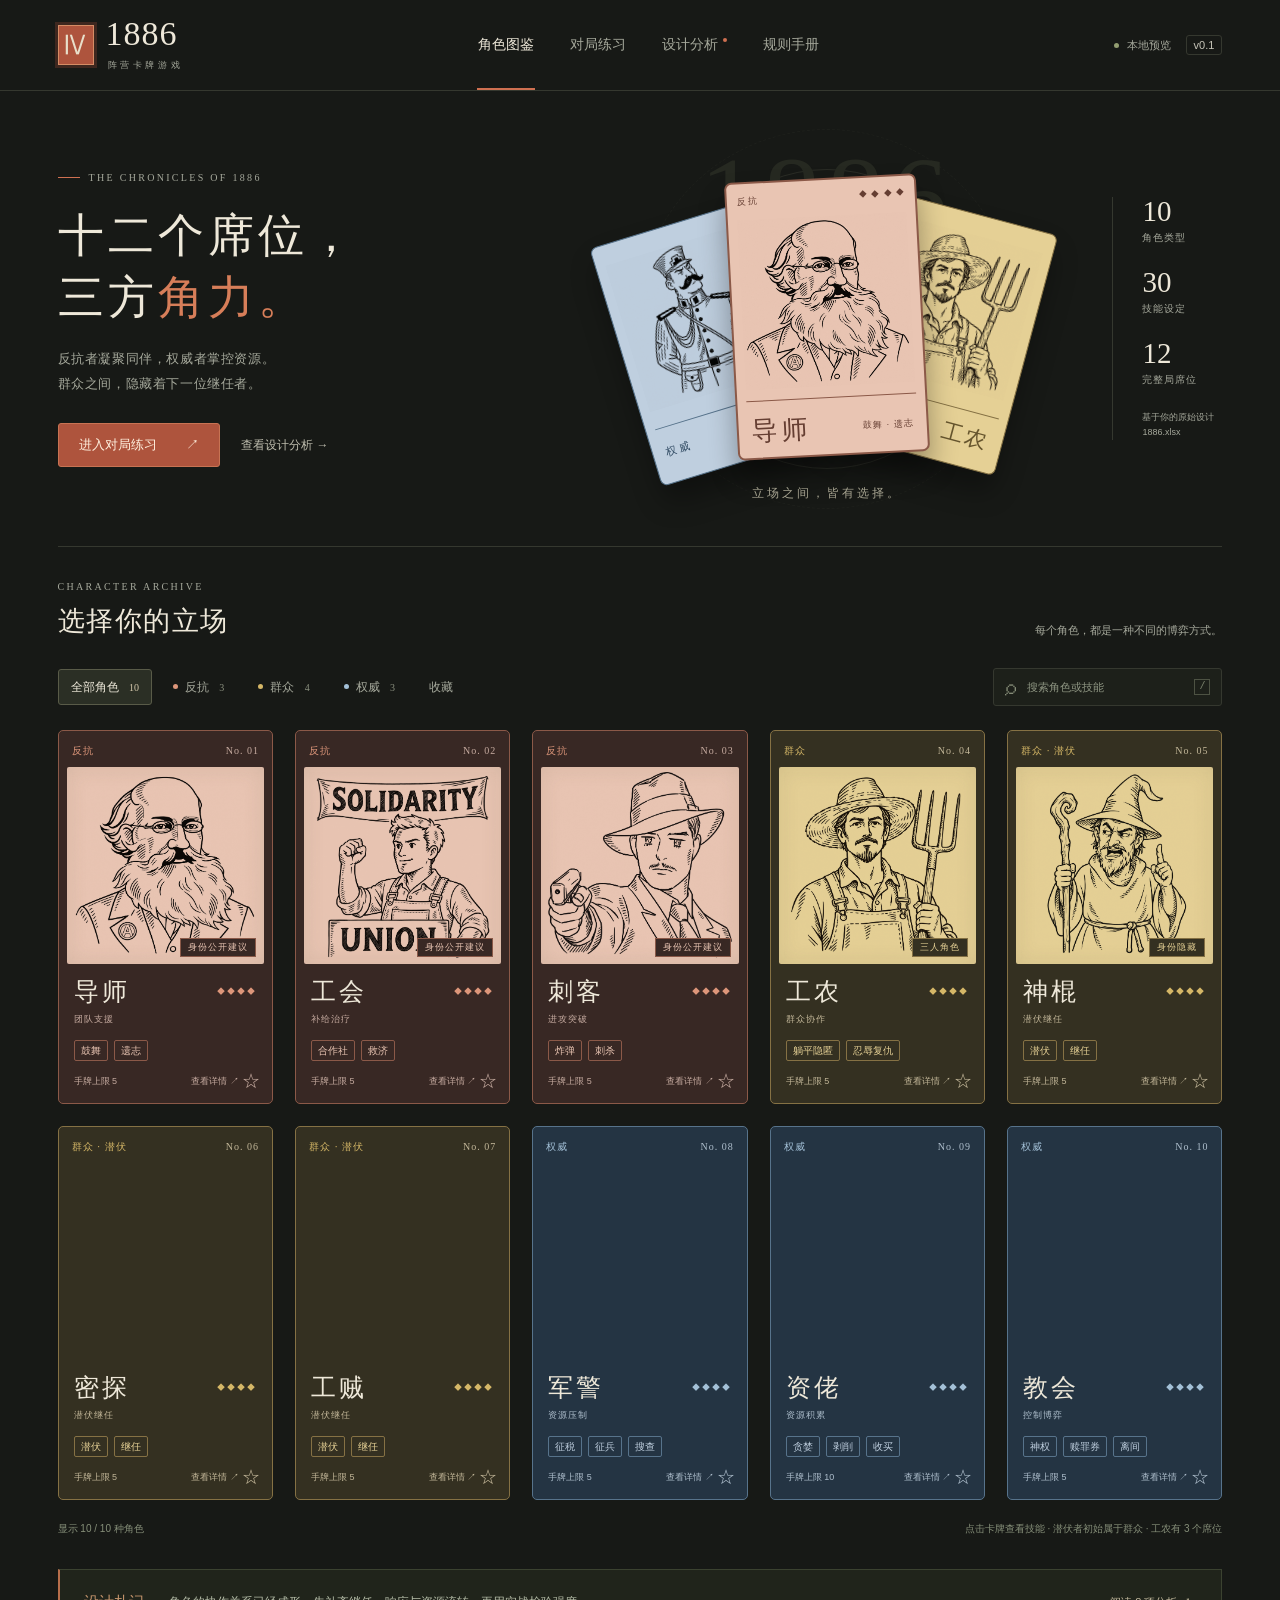
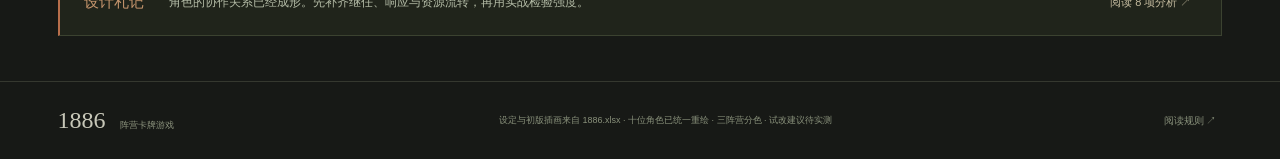
==== index.html @ 986f3150 "保存1886卡牌游戏完整页面、统一插画与设计文档" ====
<!doctype html>
<html lang="zh-CN">
<head>
  <meta charset="utf-8">
  <meta name="viewport" content="width=device-width, initial-scale=1">
  <meta name="theme-color" content="#171916">
  <title>1886 — 阵营卡牌游戏</title>
  <link rel="icon" href="data:image/svg+xml,%3Csvg xmlns='http://www.w3.org/2000/svg' viewBox='0 0 64 64'%3E%3Crect width='64' height='64' rx='12' fill='%23a94d37'/%3E%3Ctext x='32' y='44' text-anchor='middle' font-size='42' fill='%23f6eddc'%3EⅣ%3C/text%3E%3C/svg%3E">
  <link rel="stylesheet" href="styles.css?v=unified-v1">
  <script src="data.js?v=unified-v1" defer></script>
  <script src="review-data.js" defer></script>
  <script src="app.js?v=unified-v1" defer></script>
</head>
<body>
  <header class="topbar">
    <a class="brand" href="#roster" aria-label="1886 首页"><span class="brand-seal">Ⅳ</span><span>1886<small>阵营卡牌游戏</small></span></a>
    <nav aria-label="主导航">
      <button class="nav-item active" data-view="roster">角色图鉴</button>
      <button class="nav-item" data-view="arena">对局练习</button>
      <button class="nav-item" data-view="review">设计分析<span class="nav-dot"></span></button>
      <button class="nav-item" data-view="rules">规则手册</button>
    </nav>
    <div class="version"><span></span>本地预览 <b>v0.1</b></div>
  </header>
  <main>
    <section id="view-roster" class="view active" aria-label="角色图鉴">
      <div class="hero">
        <div class="hero-copy">
          <div class="eyebrow"><span></span>THE CHRONICLES OF 1886</div>
          <h1>十二个席位，<br>三方<span>角力。</span></h1>
          <p>反抗者凝聚同伴，权威者掌控资源。<br>群众之间，隐藏着下一位继任者。</p>
          <button class="primary" data-view="arena">进入对局练习 <span>↗</span></button>
          <a class="text-link" href="#review">查看设计分析 →</a>
        </div>
        <div class="hero-art" aria-hidden="true">
          <div class="orbit orbit-one"></div><div class="orbit orbit-two"></div>
          <span class="hero-year">1886</span>
          <div class="mini-card mini-left" data-faction="authority"><img data-role-art="police" alt=""><div>权威 <span>军警</span></div></div>
          <div class="mini-card mini-right" data-faction="people"><img data-role-art="worker" alt=""><div>群众 <span>工农</span></div></div>
          <div class="mini-card mini-front" data-faction="resist"><div class="mini-top">反 抗 <span>◆ ◆ ◆ ◆</span></div><img data-role-art="mentor" alt=""><div class="mini-name">导师<small>鼓舞 · 遗志</small></div></div>
          <span class="art-caption">立场之间，皆有选择。</span>
        </div>
        <div class="hero-stats"><div><strong>10</strong><span>角色类型</span></div><div><strong>30</strong><span>技能设定</span></div><div><strong>12</strong><span>完整局席位</span></div><p>基于你的原始设计<br>1886.xlsx</p></div>
      </div>
      <div class="section-heading"><div><div class="eyebrow">CHARACTER ARCHIVE</div><h2>选择你的立场</h2></div><p>每个角色，都是一种不同的博弈方式。</p></div>
      <div class="roster-tools">
        <div class="faction-tabs" aria-label="阵营筛选">
          <button class="filter active" data-filter="all">全部角色 <span>10</span></button>
          <button class="filter" data-filter="resist"><i class="dot resist"></i>反抗 <span>3</span></button>
          <button class="filter" data-filter="people"><i class="dot people"></i>群众 <span>4</span></button>
          <button class="filter" data-filter="authority"><i class="dot authority"></i>权威 <span>3</span></button>
          <button class="filter" data-filter="favorites">收藏</button>
        </div>
        <label class="search-box"><span aria-hidden="true">⌕</span><input id="role-search" type="search" placeholder="搜索角色或技能" aria-label="搜索角色或技能"><kbd>/</kbd></label>
      </div>
      <div id="roster-grid" class="roster-grid"></div>
      <div id="roster-empty" class="empty" hidden>没有找到角色。试试其他名称或技能。</div>
      <div class="roster-foot"><span id="roster-count"></span><span>点击卡牌查看技能 · 潜伏者初始属于群众 · 工农有 3 个席位</span></div>
      <div class="editor-note"><span>设计札记</span><p>角色的协作关系已经成形。先补齐继任、响应与资源流转，再用实战检验强度。</p><button data-view="review">阅读 8 项分析 ↗</button></div>
    </section>

    <section id="view-review" class="view" aria-label="设计分析" hidden>
      <div class="page-heading"><div class="eyebrow">DESIGN NOTES / 01</div><h1>让每一次出牌，<br><span>都有清楚的结果。</span></h1><p>以下是基于原稿的规则审读与试改建议。没有实战数据，因此不使用虚构胜率或强度评分。</p></div>
      <div class="review-intro"><div><small>值得保留</small><h3>角色分工与继任机制</h3><p>导师的支援、工会的续航、刺客的追击，以及群众中隐藏继任者的关系，都有独立的游戏价值。</p></div><div><small>优先处理</small><h3>规则闭合，再测资源差</h3><p>先定义死亡与继任顺序、重复技能和点数结算，再测征税、赎罪券的目标数量。</p></div><div><small>原稿与建议</small><h3>每条判断都可回查</h3><p>以“角色与技能表”为主依据。Sheet1 中已有一份建议稿，作为参考文本，与原始设定分开阅读。</p></div></div>
      <div class="review-filter" aria-label="分析分类"><button class="active" data-issue-filter="all">全部分析</button><button data-issue-filter="规则缺口">规则缺口</button><button data-issue-filter="优先实测">优先实测</button><button data-issue-filter="观察保留">观察保留</button></div>
      <div id="issues-list"></div>
      <div class="callout"><h3>怎样开展第一轮测试</h3><p>固定 12 人配置、两副去王牌和一份临时规则，先进行 5–10 局体验测试。记录每局时长、各阵营胜负、征税/赎罪券造成的失牌与失血、有效治疗量、继任时机、规则争议与工农参与感。这只能暴露问题，不能据此认定已平衡。</p><p>原表 Sheet1 有 40 个单元格缓存显示 #NAME?，包含误作公式的条目。角色与技能主表可读；原文件保持原样。</p></div>
    </section>

    <section id="view-rules" class="view" aria-label="规则手册" hidden>
      <div class="page-heading compact"><div class="eyebrow">RULEBOOK / 02</div><h1>从一张牌开始。</h1><p>原稿的玩法骨架，以及供这次预览使用的明确假设。</p></div>
      <div class="rule-layout">
        <div>
          <div class="section-heading"><h2>四类基础牌</h2><span class="muted">其他 J / Q 用于技能</span></div>
          <div class="basic-cards"><div><span class="suit red">3 · 5 · 7 · 9</span><strong>斗</strong><p>每回合主动使用一次。<br>防牌需要比较点数。</p></div><div><span class="suit">2 · 4 · 6 · 8 · 10</span><strong>防</strong><p>响应对方的斗。<br>预览按防 ≥ 斗结算。</p></div><div><span class="suit">K</span><strong>决斗</strong><p>双方各出一张斗比大小。<br>同点与无牌处理需定稿。</p></div><div><span class="suit red">A</span><strong>救援</strong><p>可用于自己与他人。<br>回复上限为最大生命。</p></div></div>
          <div class="rule-block"><h3>原稿中的胜利条件</h3><p><b>反抗与工农：</b>权威阵营全部死亡，且至少一名非潜伏群众存活。</p><p><b>权威：</b>反抗阵营全部死亡。</p><p><b>潜伏者：</b>神棍继任教会，密探继任军警，工贼继任资佬。转化后的胜利细则与结算顺序待定。</p><small>来源：角色与技能表!C45:C54。若所有真实工农先死亡，原稿没有给出完整后续胜负处理。</small></div>
          <div class="rule-block"><h3>完整局的席位</h3><div class="seat-distribution"><span>反抗 ×3</span><span>权威 ×3</span><span>工农 ×3</span><span>潜伏者 ×3</span></div><p>10 种角色中，工农有 3 人，由此推得 12 席。原稿所有角色生命均为 4；普通手牌上限 5，资佬 10。初始手牌不等于手牌上限。</p><small>来源：角色与技能表!B2:L11、C48、C56。</small></div>
          <div class="rule-block"><h3>建议采用的回合流程</h3><div class="phase-flow"><span>回合开始</span><b>→</b><span>摸牌</span><b>→</b><span>出牌 / 响应</span><b>→</b><span>弃牌</span><b>→</b><span>回合结束</span></div><p>每回合摸 2 张、初始 4 张、两副去王牌是测试建议，不是主表已经明确的规则。濒死、距离、弃牌堆洗回、联合技参与资格仍需统一。</p></div>
        </div>
        <aside class="number-lab"><div class="eyebrow">CARD LAB</div><h3>斗与防，试一试</h3><p>拖动点数，查看单张防的结算。</p><label for="attack-range">斗的点数 <output id="attack-output">7</output></label><input id="attack-range" type="range" min="3" max="9" step="2" value="7"><label for="defense-range">防的点数 <output id="defense-output">6</output></label><input id="defense-range" type="range" min="2" max="10" step="2" value="6"><div class="number-result" id="number-result" aria-live="polite"></div><p class="lab-note">临时规则：防 ≥ 斗。<br>选择防 2，可以看到它目前的局限。</p><hr><h4>两副去王牌：104 张</h4><div class="deck-counts"><span>斗 <b>32</b></span><span>防 <b>40</b></span><span>救援 A <b>8</b></span><span>决斗 K <b>8</b></span><span>资源 J <b>8</b></span><span>资源 Q <b>8</b></span></div><p class="lab-note">J/Q/K 合计 24 张是上述牌的子集，不能再次计入总数。</p></aside>
      </div>
      <div class="section-heading"><div><div class="eyebrow">SKILL INDEX</div><h2>30 个技能原文</h2></div><label class="search-box"><span>⌕</span><input id="skill-search" type="search" aria-label="搜索技能原文" placeholder="查找技能"></label></div>
      <div id="skill-index"></div>
    </section>

    <section id="view-arena" class="view" aria-label="对局练习" hidden>
      <div class="section-heading arena-heading"><div><div class="eyebrow">PRACTICE TABLE / 03</div><h2>先来一场，熟悉出牌。</h2></div><button class="secondary" id="reset-game">重新发牌 ↻</button></div>
      <p class="arena-scope">双人基础牌练习：斗、防、决斗、救援、摸牌与弃牌。角色技能和正式阵营胜负尚未接入；这里演示交互，不代表 12 人对局平衡。</p>
      <div class="arena-layout">
        <div class="game-table">
          <div class="table-status"><span id="round-label">练习回合 01</span><span id="deck-label"></span></div>
          <div id="enemy-panel" class="combatant enemy-panel" data-faction="authority"></div>
          <div class="table-center"><span class="table-monogram">1886</span><div id="battle-status" aria-live="polite"></div><div id="battle-cards"></div></div>
          <div id="player-panel" class="combatant player-panel" data-faction="resist"></div>
          <div class="hand-area"><div class="hand-label"><span>你的手牌 <b id="hand-count"></b></span><span id="hand-help"></span></div><div id="hand" class="hand"></div></div>
          <div class="game-actions"><button class="secondary" id="cancel-card">取消选择</button><button class="primary" id="play-card">选择手牌</button><button class="secondary" id="end-turn">结束回合 →</button></div>
        </div>
        <aside class="game-sidebar"><h3>牌桌记录 <span>LIVE</span></h3><div id="game-log" class="game-log" aria-live="polite"></div><div class="game-tips"><h4>练习提示</h4><p>点击手牌，再确认出牌。对手会自动选择有效的防；其攻击时由你决定响应。</p><p>A 在练习中用于给自己治疗。K 发起决斗后需再选择一张斗。J / Q 保留作技能资源，可在弃牌阶段弃置。</p><p>开局是教学预设：双方 3 / 4 生命，各 6 张手牌；后续每轮摸 2，回合结束弃至 5。体力降为 0 即结束本次练习。</p></div></aside>
      </div>
    </section>
  </main>
  <footer><div class="footer-brand">1886<span>阵营卡牌游戏</span></div><span>设定与初版插画来自 1886.xlsx · 十位角色已统一重绘 · 三阵营分色 · 试改建议待实测</span><button data-view="rules">阅读规则 ↗</button></footer>
  <dialog id="role-dialog" aria-labelledby="detail-title"><button class="dialog-close" aria-label="关闭角色详情">×</button><div id="role-detail"></div></dialog>
  <div id="toast" role="status" aria-live="polite"></div>
</body>
</html>
---- styles.css ----
:root{--bg:#171916;--panel:#1e211d;--panel2:#252821;--border:#35382f;--text:#eee8d9;--muted:#a5a89b;--accent:#cf7051;--red:#ae543d;--cream:#e8dfca;--green:#939e71;--gold:#c7ab70;--serif:'Songti SC','STSong','Noto Serif CJK SC',serif;--sans:'PingFang SC','Microsoft YaHei',sans-serif}
*{box-sizing:border-box}body{margin:0;background:var(--bg);color:var(--text);font-family:var(--sans);font-size:14px;line-height:1.7}button,input{font:inherit}button,a,input{-webkit-tap-highlight-color:transparent}button{cursor:pointer;color:inherit;background:none;border:0}button:disabled{opacity:.4;cursor:not-allowed}button:not(:disabled),a{transition:background .2s,color .2s,border-color .2s,transform .2s}a{color:inherit;text-decoration:none}button:focus-visible,a:focus-visible,input:focus-visible,summary:focus-visible{outline:2px solid #d7b883;outline-offset:4px}h1,h2,h3,h4,p{margin:0}h1,h2,h3{font-weight:500}h1,h2{font-family:var(--serif)}[hidden]{display:none!important}.muted{color:var(--muted)}.red{color:var(--red)}
.topbar{height:91px;border-bottom:1px solid var(--border);display:flex;align-items:center;justify-content:space-between;padding:0 4.5%;gap:28px}.brand{display:flex;align-items:center;gap:12px;flex-shrink:0;font:34px/1 Georgia,serif;letter-spacing:1px}.brand-seal{background:var(--red);color:var(--cream);border:1px solid #d58c65;outline:3px solid #a7513b44;width:36px;height:40px;font:27px/39px Georgia;text-align:center}.brand small{display:block;font:9px/1.6 var(--sans);letter-spacing:3.6px;padding-left:2px;margin-top:7px;color:var(--muted)}nav{align-self:stretch;display:flex;gap:34px}.nav-item{position:relative;font-size:14px;color:var(--muted);padding:0 1px}.nav-item:hover{color:var(--text)}.nav-item.active{color:var(--text)}.nav-item.active:after{content:'';position:absolute;bottom:0;left:0;right:0;height:2px;background:var(--accent)}.nav-dot{display:inline-block;width:4px;height:4px;border-radius:50%;background:var(--accent);vertical-align:top;margin:5px 0 0 5px}.version{font-size:11px;color:var(--muted);white-space:nowrap}.version>span{display:inline-block;width:5px;height:5px;background:var(--green);border-radius:50%;margin:0 8px 1px 0}.version b{font-weight:400;margin-left:12px;color:#c6c4b8;border:1px solid var(--border);padding:3px 7px;border-radius:3px}main{max-width:1536px;margin:auto;padding:0 4.5%}.view{animation:fade-in .35s}@keyframes fade-in{from{opacity:.25;transform:translateY(7px)}to{opacity:1;transform:translateY(0)}}
.hero{display:grid;grid-template-columns:1.02fr 1.1fr 110px;gap:25px;align-items:center;min-height:456px;border-bottom:1px solid var(--border);position:relative;overflow:hidden}.hero-copy{padding:34px 0}.eyebrow{font:10px/1.5 Georgia,serif;letter-spacing:2.3px;color:var(--muted)}.hero .eyebrow{display:flex;align-items:center;gap:9px}.eyebrow>span{width:22px;height:1px;background:var(--accent)}.hero h1{font-size:clamp(35px,3.6vw,57px);line-height:1.35;letter-spacing:4px;margin:20px 0 18px}.hero h1>span{color:#d77e59}.hero p{font-size:13px;line-height:1.9;color:var(--muted);letter-spacing:.6px}.primary{background:var(--red);border:1px solid #c87353;padding:10px 20px;border-radius:3px;color:#fff0de;font-size:13px;white-space:nowrap}.primary:hover:not(:disabled){background:#c26a4a}.primary span{margin-left:26px}.hero .primary{margin-top:26px}.text-link{font-size:12px;margin-left:17px;color:#bfbeaF}.text-link:hover{color:var(--accent)}.secondary{border:1px solid #4a4e40;border-radius:3px;background:#262a22;padding:9px 17px;font-size:12px}.secondary:hover:not(:disabled){background:#373c2f}.hero-art{height:388px;position:relative;isolation:isolate}.hero-year{font:115px/1 Georgia,serif;color:#262921;position:absolute;top:15px;left:50%;transform:translateX(-50%);letter-spacing:6px;z-index:-1}.orbit{position:absolute;border:1px solid #41443877;border-radius:50%;width:300px;height:300px;left:50%;top:50%;transform:translate(-50%,-50%);z-index:-1}.orbit-two{width:380px;height:380px;border-style:dashed;opacity:.35}.mini-card{position:absolute;width:173px;height:249px;border:1px solid #9c957e;background:#d7cdb5;color:#34382b;border-radius:7px;box-shadow:0 18px 28px #0005;padding:9px;overflow:hidden}.mini-card img{width:100%;height:174px;object-fit:cover;mix-blend-mode:multiply;filter:contrast(1.05);border-radius:3px}.mini-card>div:last-child{display:flex;align-items:center;justify-content:space-between;border-top:1px solid #69624d88;padding:10px 4px;font-size:11px;letter-spacing:2px}.mini-card>div:last-child>span{font:22px var(--serif)}.mini-left{left:calc(50% - 205px);top:93px;transform:rotate(-17deg);background:#b5b598;filter:brightness(.85)}.mini-right{left:calc(50% + 29px);top:84px;transform:rotate(15deg);background:#cab287;filter:brightness(.83)}.mini-front{width:192px;height:278px;left:calc(50% - 96px);top:53px;background:#e1d4b8;transform:rotate(-3deg);border:2px solid #c98866}.mini-front .mini-top{font-size:9px;display:flex;justify-content:space-between;color:#874c38;padding:1px 1px 8px}.mini-front .mini-top span{font-size:8px;letter-spacing:1px}.mini-front img{height:176px}.mini-front .mini-name{font:26px var(--serif)!important;letter-spacing:4px!important;padding-top:12px!important}.mini-name small{font:9px var(--sans);letter-spacing:1px}.art-caption{position:absolute;bottom:9px;text-align:center;width:100%;font-family:var(--serif);letter-spacing:3px;font-size:12px;color:#a6a390}.hero-stats{border-left:1px solid var(--border);padding-left:29px;display:grid;gap:22px}.hero-stats>div{display:grid;gap:3px}.hero-stats strong{font:29px/1 Georgia,serif}.hero-stats span{font-size:10px;color:var(--muted);letter-spacing:1px}.hero-stats p{font-size:9px;letter-spacing:0;line-height:1.7}
.section-heading{display:flex;justify-content:space-between;align-items:end;gap:20px;margin:32px 0 22px}.section-heading h2{font-size:27px;letter-spacing:1.5px;margin-top:5px}.section-heading>p{font-size:11px;color:var(--muted);margin-bottom:5px}.roster-tools{display:flex;justify-content:space-between;align-items:center;margin:23px 0 24px;gap:20px}.faction-tabs{display:flex;gap:8px}.filter{color:var(--muted);font-size:12px;white-space:nowrap;padding:7px 12px;border:1px solid transparent;border-radius:3px}.filter>span{margin-left:7px;font:10px Georgia;color:#898e7d}.filter.active{border-color:#595b48;background:#2b2f25;color:#eee9da}.filter.active>span{color:#d6c9ad}.filter:hover{background:#282b23}.dot{height:5px;width:5px;display:inline-block;border-radius:50%;margin:0 7px 2px 0}.dot.resist{background:var(--accent)}.dot.people{background:var(--gold)}.dot.authority{background:var(--green)}.search-box{display:flex;align-items:center;border:1px solid var(--border);border-radius:3px;padding:5px 11px;gap:9px;background:#1d201a;min-width:180px}.search-box>span{font:22px Georgia;color:#858b77}.search-box input{background:transparent;border:0;color:var(--text);min-width:0;width:160px;font-size:11px;outline:none}.search-box:focus-within{border-color:#969476}.search-box input::placeholder{color:#8e9582}.search-box kbd{font-size:10px;border:1px solid #4d5243;line-height:14px;padding:0 4px;color:#7b846d}.roster-grid{display:grid;grid-template-columns:repeat(5,minmax(0,1fr));gap:22px}.role-card{border:1px solid #555a45;border-radius:5px;position:relative;background:#22261d;overflow:hidden;transition:transform .25s,box-shadow .25s,border-color .25s;min-width:0}.role-card:hover{transform:translateY(-6px);box-shadow:0 12px 24px #0005;border-color:#a39875}.role-card.resist{--tone:#bc7156;--paper:#e3d8bc}.role-card.people,.role-card.hidden{--tone:#b79d67;--paper:#daceac}.role-card.authority{--tone:#9ca87e;--paper:#c4c9ad}.card-open{width:100%;text-align:left;padding:0;display:block}.card-head{display:flex;justify-content:space-between;align-items:center;padding:11px 13px 8px;color:var(--tone);font-size:10px;letter-spacing:1px}.card-head small{color:#8f9780;font:10px Georgia}.card-art{margin:0 8px;position:relative;background:var(--paper);aspect-ratio:1.12;overflow:hidden;border-radius:2px}.card-art img{width:100%;height:100%;object-fit:cover;mix-blend-mode:multiply}.role-card.hidden .card-art img{object-fit:contain}.card-art:after{content:'';position:absolute;inset:0;box-shadow:inset 0 0 20px #625b3d25;pointer-events:none}.card-art-label{position:absolute;bottom:7px;right:8px;font-size:9px;background:#252b25dd;border:1px solid #6c745855;color:#ddd4bb;padding:1px 7px;letter-spacing:1px}.card-body{padding:13px 15px 14px}.card-title{display:flex;justify-content:space-between;align-items:center}.card-title h3{font:25px/1.2 var(--serif);letter-spacing:3px}.health{font-size:8px;letter-spacing:2px;color:var(--tone);white-space:nowrap}.card-position{font-size:9px;color:#a3ac92;margin:5px 0 12px;letter-spacing:1px}.card-skills{display:flex;flex-wrap:wrap;gap:6px}.skill-chip{font-size:10px;padding:1px 6px;border:1px solid #474d3b;border-radius:2px;color:#c6ccb7}.card-bottom{margin-top:13px;display:flex;justify-content:space-between;font-size:9px;color:#a4ab96;padding-right:18px}.card-favorite{position:absolute;right:8px;bottom:9px;color:#929a84;font-size:18px;line-height:1;padding:4px}.card-favorite.saved{color:#d6b776}.roster-foot{display:flex;justify-content:space-between;gap:20px;margin:20px 0 32px;color:#868f79;font-size:10px}.editor-note{display:flex;gap:25px;align-items:center;background:#20241b;border:1px solid #3b4230;border-left:2px solid #b86e4b;padding:20px 24px;margin-bottom:45px}.editor-note>span{color:#c4946c;font-family:var(--serif);font-size:15px;white-space:nowrap}.editor-note p{font-size:12px;color:#b4bca7}.editor-note button{margin-left:auto;font-size:11px;color:#c4bb9f;white-space:nowrap}.empty{padding:60px;text-align:center;color:var(--muted);border:1px dashed var(--border)}
footer{max-width:1536px;margin:auto;border-top:1px solid var(--border);padding:25px 4.5%;display:flex;align-items:center;justify-content:space-between;gap:20px;color:#89917b;font-size:9px}.footer-brand{font:24px Georgia;color:#c7c7b8;white-space:nowrap}.footer-brand span{font:9px var(--sans);margin-left:14px;color:#8d947e}footer button{font-size:10px;white-space:nowrap}.page-heading{padding:48px 0 31px;max-width:830px}.page-heading h1{font-size:43px;line-height:1.45;margin:15px 0 19px;letter-spacing:2px}.page-heading h1 span{color:#b2bfa1}.page-heading p{font-size:13px;color:var(--muted)}.page-heading.compact h1{font-size:39px}.review-intro{display:grid;grid-template-columns:repeat(3,1fr);border-top:1px solid var(--border);border-bottom:1px solid var(--border);gap:30px;padding:28px 0}.review-intro>div{padding:0 22px 0 0;border-right:1px solid var(--border)}.review-intro>div:last-child{border:0}.review-intro small{font-size:10px;color:#cf8b61;letter-spacing:2px}.review-intro h3{font:21px var(--serif);margin:10px 0}.review-intro p{color:var(--muted);font-size:12px;line-height:1.9}.review-filter{display:flex;gap:20px;margin:30px 0 13px}.review-filter button{font-size:12px;color:var(--muted);padding:7px 0;border-bottom:1px solid transparent}.review-filter button.active{color:var(--accent);border-color:var(--accent)}.issue{display:grid;grid-template-columns:55px 1fr 1fr;gap:28px;padding:28px 0;border-bottom:1px solid var(--border);align-items:start}.issue-num{font:28px Georgia;color:#6d7760}.issue-badge{font-size:10px;padding:2px 7px;border:1px solid #575b45;color:#cbbd8f;display:inline-block;margin-bottom:10px;border-radius:2px}.issue-badge.priority{color:#d99170;border-color:#784e3a}.issue h3{font:21px/1.5 var(--serif);margin-bottom:5px}.issue .who{font-size:10px;color:#a8b197;letter-spacing:1px;margin-bottom:12px}.issue p{color:#b6bda9;font-size:12px;line-height:1.9}.issue .suggestion{background:#23281e;border:1px solid #3b4530;padding:18px 21px;border-radius:3px}.issue .suggestion b{color:#c6cdaa;font-size:11px;font-weight:500;display:block;margin-bottom:9px;letter-spacing:1px}.source{color:#8d957e;font-size:10px;line-height:1.6;margin-top:14px}.callout{background:#21261c;border-left:2px solid #829267;padding:23px 28px;margin:35px 0 48px}.callout h3{font:21px var(--serif);margin-bottom:10px}.callout p{font-size:12px;color:var(--muted);line-height:1.9}.callout p+p{margin-top:14px}
.rule-layout{display:grid;grid-template-columns:1fr 305px;gap:42px;align-items:start}.rule-layout .section-heading{margin-top:0}.basic-cards{display:grid;grid-template-columns:repeat(4,1fr);gap:13px}.basic-cards>div{padding:19px 16px;background:#dbd2bb;color:#2e372c;border:1px solid #e8deca;border-radius:4px;min-height:172px}.suit{font:12px Georgia;white-space:nowrap}.basic-cards strong{font:36px var(--serif);display:block;margin:9px 0}.basic-cards p{font-size:10px;color:#626950;line-height:1.8}.rule-block{border-bottom:1px solid var(--border);padding:27px 0}.rule-block h3{font:23px var(--serif);margin-bottom:14px}.rule-block p{color:#b9c0ad;font-size:12px;line-height:1.9;margin:7px 0}.rule-block small{font-size:10px;color:#89977d}.rule-block b{font-weight:500;color:#d1d6c4}.seat-distribution{display:flex;gap:10px;flex-wrap:wrap;margin:12px 0}.seat-distribution span{border:1px solid #535d44;font-size:11px;padding:3px 11px;border-radius:2px;color:#c8cbae}.phase-flow{display:flex;align-items:center;gap:12px;margin:20px 0;flex-wrap:wrap}.phase-flow span{padding:6px 10px;background:#30372a;border:1px solid #445338;font-size:11px}.phase-flow b{color:#6d7d60}.number-lab{border:1px solid #475139;background:#242b1e;padding:26px 24px;border-radius:4px}.number-lab h3{font:24px var(--serif);margin:12px 0}.number-lab>p{font-size:11px;color:var(--muted)}.number-lab label{display:flex;justify-content:space-between;margin:23px 0 7px;font-size:12px;color:#bec6ad}.number-lab output{color:#e0ca9e;font:20px Georgia}.number-lab input{width:100%;accent-color:#ba8860;cursor:pointer}.number-result{padding:22px 10px;margin:22px 0 10px;text-align:center;background:#303124;border:1px solid #5b5540;color:#dbb798;font-size:14px}.number-result.success{background:#2c3925;color:#c5d8ac;border-color:#516747}.lab-note{font-size:10px!important;line-height:1.9}.number-lab hr{border:0;border-top:1px solid #485039;margin:25px 0}.number-lab h4{font-size:12px;font-weight:500;margin-bottom:15px}.deck-counts{display:grid;grid-template-columns:1fr 1fr;gap:12px 20px;font-size:11px;color:#b5c0a6;margin-bottom:20px}.deck-counts span{display:flex;justify-content:space-between}.deck-counts b{font:15px Georgia;color:#e0dfc7}#skill-index{margin-bottom:50px;display:grid;grid-template-columns:1fr 1fr;gap:12px}.skill-entry{border:1px solid var(--border);background:#1f241b;border-radius:3px;align-self:start}.skill-entry summary{display:flex;justify-content:space-between;cursor:pointer;padding:15px 18px;font-size:13px}.skill-entry summary small{font:10px Georgia;color:#9da28a}.skill-entry[open] summary{border-bottom:1px solid var(--border);color:#d79b70}.skill-entry summary:after{content:'+';color:#a9b49a;margin-left:8px}.skill-entry[open] summary:after{content:'−'}.skill-entry p{font-size:12px;padding:17px 18px 0;color:#c0c8b1}.skill-entry .source{margin:10px 18px 16px}
dialog{padding:0;border:1px solid #6c745a;border-radius:7px;width:min(960px,92vw);max-height:90vh;overflow:auto;background:#20261b;color:var(--text);box-shadow:0 30px 100px #0009}dialog::backdrop{background:#10140dde;backdrop-filter:blur(6px)}.dialog-close{position:absolute;right:12px;top:12px;font:27px/1 Georgia;color:#d1d4bf;padding:6px 11px;background:#333c2a;border:1px solid #5b654c;border-radius:50%;z-index:2}.detail-layout{display:grid;grid-template-columns:280px 1fr}.detail-profile{background:#2b3422;padding:38px 25px 25px;border-right:1px solid #47523a}.detail-profile h2{font:35px var(--serif);letter-spacing:5px;margin:8px 0}.detail-profile>.tagline{font-family:var(--serif);font-size:13px;color:#aebc9d;line-height:1.9;margin:14px 0}.detail-profile .detail-stat{display:flex;justify-content:space-between;padding:12px 0;border-top:1px solid #48543b;font-size:11px;color:#b9c9a5}.detail-stat strong{color:#e4e5c9;font-weight:400}.detail-profile .secondary{margin-top:18px;width:100%}.detail-content{padding:36px 30px 30px}.detail-content h3{font:22px var(--serif);margin:23px 0 12px}.detail-tabs{display:flex;gap:23px;border-bottom:1px solid #45503a;margin-right:18px}.detail-tabs button{padding:9px 0;color:#a2af90;font-size:12px;border-bottom:2px solid transparent}.detail-tabs button.active{border-color:var(--accent);color:#e7dbc1}.detail-content .detail-desc{font-size:12px;color:#c2cbb4;margin:18px 0;line-height:1.9}.detail-warning{font-size:11px;line-height:1.8;border-left:2px solid #b28253;background:#363322;padding:13px 16px;color:#d9c49e;margin:20px 0}.detail-skill{margin:15px 0 22px}.detail-skill h4{font-size:13px;font-weight:500;margin-bottom:7px}.detail-skill h4 span{font-size:9px;border:1px solid #5b6549;padding:1px 4px;margin-left:8px;color:#a5b68c}.detail-skill p{font-size:12px;line-height:1.85;color:#b9c5a9}.detail-skill .source{margin-top:6px}.detail-victory{font-size:12px;color:#c9d1b8;border:1px solid #46553a;padding:16px;background:#273320;line-height:1.9}.detail-content>small{font-size:10px;color:#8c9f7b}.detail-content details{margin-top:18px;border-top:1px solid #46533b;padding-top:15px}.detail-content details summary{cursor:pointer;font-size:12px;color:#c5cba6}.detail-content details .detail-skill{padding-left:12px;border-left:1px solid #526442}.detail-review{padding:17px;background:#2e3825;border-left:2px solid #9d9b67;font-size:12px;color:#c4d0b3;line-height:1.9;margin-top:20px}#toast{position:fixed;bottom:30px;left:50%;transform:translate(-50%,20px);opacity:0;pointer-events:none;transition:.2s;background:#e2d5b9;color:#24321f;padding:11px 25px;border:1px solid #a79878;box-shadow:0 8px 25px #0006;font-size:12px;border-radius:4px;z-index:100;max-width:90vw}#toast.show{opacity:1;transform:translate(-50%,0)}
.arena-heading{margin-top:35px}.arena-scope{color:#a7b49b;font-size:12px;max-width:900px;margin:-8px 0 25px}.arena-layout{display:grid;grid-template-columns:minmax(0,1fr) 270px;gap:23px;margin-bottom:42px}.game-table{min-height:715px;border:1px solid #4e5c41;border-radius:7px;padding:22px;background:radial-gradient(ellipse at 50% 33%,#34432b 0,#242f1f 55%,#1c251a 100%);position:relative;overflow:hidden;display:flex;flex-direction:column;align-items:center}.game-table:before{position:absolute;content:'';inset:70px 24px 248px;border:1px solid #94a57822;border-radius:50%;pointer-events:none}.table-status{display:flex;justify-content:space-between;width:100%;color:#a3b68d;font-size:10px;margin-bottom:20px}.combatant{display:flex;gap:13px;border:1px solid #727d59;background:#202b1aee;padding:10px 15px;border-radius:5px;min-width:247px;z-index:1}.combatant h3{font:19px var(--serif);letter-spacing:2px}.combatant h3 small{font:9px var(--sans);letter-spacing:0;margin-left:12px;color:#a9b797}.combatant .hp{font-size:13px;letter-spacing:2px;color:#c17c59}.combatant .hp .lost{color:#596349}.combatant .hp small{font:10px var(--sans);margin-left:8px;letter-spacing:0;color:#b8c0a4}.combatant .combat-meta{font-size:9px;color:#9daf8a;margin-top:2px}.table-center{position:relative;flex:1;min-height:145px;text-align:center;padding:22px 12px 14px;width:100%;display:flex;flex-direction:column;align-items:center;justify-content:center}.table-monogram{font:70px Georgia;color:#80956112;position:absolute;letter-spacing:10px;top:26px;pointer-events:none}#battle-status{font-size:13px;line-height:1.9;color:#d0d8be;position:relative;max-width:500px;min-height:45px}#battle-cards{display:flex;justify-content:center;gap:12px;min-height:55px;margin:8px 0}.played-card{width:46px;height:59px;border:1px solid #bbab8b;background:#d9ceb0;color:#293923;border-radius:3px;padding:4px;font:16px Georgia;box-shadow:0 4px 12px #0004}.played-card small{display:block;font:12px var(--serif);margin-top:3px}.played-card.red{color:#99492c}.hand-area{width:100%;border-top:1px solid #566c4444;margin-top:23px;padding-top:16px;z-index:1}.hand-label{display:flex;justify-content:space-between;gap:15px;font-size:10px;color:#a6b891;margin-bottom:15px}.hand-label b{font:12px Georgia;color:#e0d8b4;margin-left:5px}.hand{display:flex;justify-content:center;flex-wrap:wrap;gap:9px;min-height:120px;align-items:flex-end;padding-top:9px}.playing-card{background:#e0d6bd;border:1px solid #ede3cd;width:72px;height:107px;color:#26321e;border-radius:5px;padding:8px;text-align:left;box-shadow:0 4px 10px #0004;position:relative;flex-shrink:0;transition:transform .16s,border-color .16s}.playing-card .card-corner{font:18px/1 Georgia;display:grid;gap:3px}.playing-card .card-corner small{font-size:12px}.playing-card .card-glyph{font:28px/1 var(--serif);position:absolute;top:41px;left:0;width:100%;text-align:center}.playing-card .play-type{font-size:8px;position:absolute;bottom:6px;left:0;width:100%;text-align:center;color:#6a6c4e}.playing-card.red{color:#a14729}.playing-card:hover:not(:disabled){transform:translateY(-6px)}.playing-card.selected{transform:translateY(-11px);outline:2px solid #dcb371;outline-offset:2px;box-shadow:0 9px 20px #0007}.playing-card:disabled{opacity:.35}.game-actions{display:flex;gap:12px;justify-content:center;margin-top:24px;z-index:1;flex-wrap:wrap}.game-actions .primary{min-width:125px}.game-sidebar{border:1px solid #3e4c33;background:#1e2919;padding:22px 20px;border-radius:5px}.game-sidebar h3{font:21px var(--serif);display:flex;align-items:center;justify-content:space-between}.game-sidebar h3 span{font:9px Georgia;color:#8c9b73;letter-spacing:1px}.game-log{height:334px;overflow:auto;margin:18px 0;padding-right:5px;scrollbar-color:#566944 transparent;scrollbar-width:thin}.game-log>div{font-size:10px;color:#afc09a;border-bottom:1px solid #3c4c303f;padding:10px 0;line-height:1.9}.game-log>div:first-child{color:#e0d2a3}.game-log small{font-size:8px;color:#7c956a;margin-right:8px}.game-tips{border-top:1px solid #46593a;padding-top:17px}.game-tips h4{font-weight:500;font-size:12px;color:#c0cba6;margin-bottom:9px}.game-tips p{font-size:10px;color:#99af89;line-height:1.9;margin-bottom:11px}
@media(min-width:1500px){.hero{min-height:485px}.card-art{aspect-ratio:1.04}.card-body{padding-top:17px}.card-title h3{font-size:28px}}
@media(max-width:1100px){.topbar{gap:15px;padding:0 3%}nav{gap:23px}.version b{display:none}main{padding:0 3%}.hero{grid-template-columns:1fr 1fr;min-height:420px;gap:0}.hero-stats{display:none}.hero h1{font-size:44px}.hero-art{transform:scale(.91);transform-origin:right center}.text-link{margin-left:12px;font-size:10px}.roster-grid{gap:15px;grid-template-columns:repeat(4,minmax(0,1fr))}.card-title h3{font-size:23px}.roster-tools{gap:10px}.faction-tabs{gap:2px}.filter{padding:7px 9px}.search-box input{width:134px}.issue{grid-template-columns:40px 1fr 1fr;gap:17px}.rule-layout{grid-template-columns:1fr 265px;gap:24px}.basic-cards{grid-template-columns:repeat(2,1fr)}.basic-cards>div{min-height:150px}.arena-layout{grid-template-columns:minmax(0,1fr) 225px;gap:15px}.game-table{padding:17px}.game-sidebar{padding:18px 15px}.playing-card{width:62px;height:99px}.game-actions{gap:8px}.game-actions button{padding:8px 12px;font-size:11px}.game-actions .primary{min-width:105px}footer{padding:24px 3%}.footer-brand span{display:none}}
@media(max-width:760px){.topbar{height:auto;min-height:112px;flex-wrap:wrap;padding:17px 5% 0;gap:12px}.brand{font-size:28px}.brand-seal{width:28px;height:32px;font-size:23px;line-height:31px}.brand small{font-size:8px;margin-top:4px}.version{margin-left:auto}.topbar nav{order:3;width:100%;height:46px;gap:0;justify-content:space-between}.nav-item{font-size:12px}.version b{display:inline-block}main{padding:0 5%}.hero{grid-template-columns:1fr;gap:0;min-height:0;overflow:hidden}.hero-copy{padding:32px 0 15px;z-index:1}.hero h1{font-size:40px;margin:16px 0 12px;letter-spacing:3px}.hero .eyebrow{font-size:9px}.hero p{font-size:12px}.hero-art{height:310px;transform:scale(.88);transform-origin:center top;margin-bottom:-31px;grid-row:2}.hero-year{top:0;font-size:100px}.mini-left{top:49px}.mini-right{top:46px}.mini-front{top:16px}.orbit-one{width:275px;height:275px;top:46%}.orbit-two{width:330px;height:330px;top:46%}.art-caption{display:none}.hero .primary{margin-top:20px}.hero .text-link{font-size:11px;margin-left:17px}.section-heading{margin:28px 0 19px;gap:14px;align-items:center}.section-heading h2{font-size:24px;letter-spacing:1px}.section-heading>p{display:none}.eyebrow{font-size:8px;letter-spacing:1.8px}.roster-tools{display:flex;flex-direction:column;align-items:stretch;gap:17px;margin-bottom:20px}.faction-tabs{overflow:auto;gap:4px;justify-content:space-between}.filter{padding:6px 7px;font-size:11px}.filter>span{font-size:9px;margin-left:4px}.dot{margin-right:5px}.search-box input{width:100%;font-size:12px}.search-box{min-height:36px}.search-box kbd{display:none}.roster-grid{grid-template-columns:repeat(2,minmax(0,1fr));gap:15px}.card-head{padding:9px 10px 7px;font-size:9px}.card-art{margin:0 6px;aspect-ratio:1.03}.card-body{padding:11px 11px 13px}.card-title h3{font-size:24px;letter-spacing:2px}.health{font-size:6px;letter-spacing:1px}.card-position{font-size:8px;margin-bottom:10px}.skill-chip{font-size:9px;padding:0 5px}.card-bottom{font-size:8px;margin-top:11px}.card-art-label{font-size:8px;right:5px;bottom:4px}.roster-foot{font-size:9px;flex-direction:column;gap:6px}.editor-note{flex-wrap:wrap;padding:18px;gap:10px;margin-bottom:30px}.editor-note>span{font-size:14px}.editor-note p{font-size:11px;flex-basis:100%}.editor-note button{margin:6px 0 0}.page-heading{padding-top:32px}.page-heading h1{font-size:32px;letter-spacing:1px}.page-heading p{font-size:12px}.review-intro{grid-template-columns:1fr;gap:20px;padding:24px 0}.review-intro>div{border-right:0;border-bottom:1px solid var(--border);padding:0 0 18px}.review-intro>div:last-child{padding-bottom:0}.review-intro h3{font-size:21px}.review-filter{gap:17px;overflow:auto}.review-filter button{font-size:11px;white-space:nowrap}.issue{grid-template-columns:28px 1fr;gap:13px;padding:24px 0}.issue-num{font-size:22px;padding-top:5px}.issue .suggestion{grid-column:2;padding:16px;margin-top:3px}.issue h3{font-size:20px}.issue p{font-size:12px}.source{font-size:9px}.callout{margin:28px 0;padding:19px}.callout h3{font-size:21px}.rule-layout{grid-template-columns:1fr;gap:25px}.number-lab{max-width:none}.basic-cards{gap:12px}.basic-cards>div{min-height:145px}.rule-block h3{font-size:22px}.phase-flow{gap:8px}.phase-flow span{padding:5px 7px;font-size:10px}.phase-flow b{font-size:10px}#skill-index{grid-template-columns:1fr}.skill-entry summary{padding:13px 16px}.rule-layout+.section-heading{flex-wrap:wrap}.rule-layout+.section-heading>.search-box{width:100%}.detail-layout{grid-template-columns:1fr}.detail-profile{padding:24px 24px 20px;border-right:0;border-bottom:1px solid #526345;display:grid;grid-template-columns:1fr 1fr;gap:0 20px;align-items:center}.detail-profile h2{font-size:32px;grid-column:1}.detail-profile .eyebrow{grid-column:1;margin-top:8px}.detail-profile>.tagline{font-size:12px;grid-column:1;margin:9px 0 14px}.detail-profile .detail-stat{grid-column:1 / -1;font-size:11px;padding:8px 0}.detail-profile .secondary{grid-column:1 / -1;margin-top:14px}.detail-content{padding:18px 24px}.detail-tabs{margin:0}.dialog-close{top:9px;right:9px}.detail-content h3{font-size:22px}dialog{width:94vw;max-height:94vh}.arena-heading{margin-top:29px;align-items:center}.arena-heading h2{font-size:23px}.arena-heading .secondary{font-size:10px;padding:7px 10px}.arena-scope{font-size:11px}.arena-layout{grid-template-columns:1fr;gap:20px;margin-top:18px}.game-table{min-height:690px;padding:16px 12px}.combatant{min-width:225px;padding:8px 13px}.table-center{min-height:155px}.playing-card{width:57px;height:94px;padding:6px}.hand{gap:7px;min-height:110px}.hand-label{font-size:9px;gap:8px}.game-actions{gap:8px;margin-top:22px}.game-actions button{padding:8px 10px;font-size:10px}.game-actions .primary{min-width:102px}.game-log{height:220px}.game-sidebar{padding:22px}.game-tips p{font-size:11px}.game-log>div{font-size:11px}footer{padding:22px 5%;flex-wrap:wrap;gap:15px}footer>span{order:3;flex-basis:100%;font-size:8px;line-height:1.9}footer button{margin-left:auto}.footer-brand span{display:inline-block}.page-heading.compact h1{font-size:33px}}
@media(prefers-reduced-motion:reduce){*,*:before,*:after{animation:none!important;transition:none!important;scroll-behavior:auto!important}}
.playing-card .card-corner{position:absolute;top:8px;left:8px}
.card-open[data-role="union"] .card-art img,.card-open[data-role="church"] .card-art img{object-fit:contain}
@media(max-width:760px){.arena-heading h2{font-size:20px;letter-spacing:0}.arena-heading .secondary{white-space:nowrap;flex-shrink:0}}

/* Shared faction palette: concealed successors retain the people's ochre. */
[data-faction="resist"]{--faction-paper:#e9c5b3;--faction-shell:#382824;--faction-accent:#dd967a;--faction-line:#8b5948;--faction-muted:#c6aba0;--faction-ink:#653e32}
[data-faction="people"],[data-faction="hidden"]{--faction-paper:#e5d095;--faction-shell:#343021;--faction-accent:#d5b767;--faction-line:#857144;--faction-muted:#c3b799;--faction-ink:#66552e}
[data-faction="authority"]{--faction-paper:#bfcfdf;--faction-shell:#243443;--faction-accent:#a3c0d7;--faction-line:#57738b;--faction-muted:#afbfcd;--faction-ink:#354f67}
.role-card[data-faction]{--tone:var(--faction-accent);--paper:var(--faction-paper);background:var(--faction-shell);border-color:var(--faction-line)}
.role-card[data-faction]:hover{border-color:var(--faction-accent)}
.role-card .card-head small,.role-card .card-position,.role-card .card-bottom,.role-card .card-favorite{color:var(--faction-muted)}
.role-card .skill-chip{border-color:var(--faction-line);color:var(--faction-paper)}
.role-card .card-art{isolation:isolate;aspect-ratio:1}
.role-card .card-art img{display:block;object-fit:contain;padding:5px}
.role-card .card-art-label{background:var(--faction-shell);border-color:var(--faction-line);color:var(--faction-paper)}
.role-card .card-favorite.saved{color:var(--faction-accent)}
.dot.resist{background:#dd967a}.dot.people{background:#d5b767}.dot.authority{background:#a3c0d7}
.filter[data-filter="resist"].active{background:#382824;border-color:#8b5948;color:#e9c5b3}
.filter[data-filter="people"].active{background:#343021;border-color:#857144;color:#e5d095}
.filter[data-filter="authority"].active{background:#243443;border-color:#57738b;color:#bfcfdf}
.mini-card[data-faction]{background:var(--faction-paper);border-color:var(--faction-line);color:var(--faction-ink);filter:none}
.mini-card[data-faction] img{object-fit:contain;filter:none}
.mini-card[data-faction]>div:last-child{border-color:var(--faction-line)}
.mini-card[data-faction] .mini-top{color:var(--faction-ink)}
.detail-profile[data-faction]{background:var(--faction-shell);border-color:var(--faction-line)}
.detail-profile[data-faction] .eyebrow,.detail-profile[data-faction] .detail-stat strong{color:var(--faction-accent)}
.detail-profile[data-faction]>.tagline,.detail-profile[data-faction] .detail-stat{color:var(--faction-muted);border-color:var(--faction-line)}
.detail-profile[data-faction] .secondary{background:var(--faction-shell);border-color:var(--faction-line);color:var(--faction-paper)}
.detail-profile[data-faction] .secondary:hover{border-color:var(--faction-accent)}
.detail-portrait{background:var(--faction-paper);border:1px solid var(--faction-line);border-radius:3px;margin:18px 0;overflow:hidden;isolation:isolate;aspect-ratio:1}
.detail-portrait img{display:block;width:100%;height:100%;object-fit:contain;mix-blend-mode:multiply;filter:none}
.combatant[data-faction]{background:var(--faction-shell);border-color:var(--faction-line)}
.combatant[data-faction] .hp{color:var(--faction-accent)}
.combatant[data-faction] .hp .lost{color:var(--faction-line)}
.combatant[data-faction] h3 small,.combatant[data-faction] .hp small,.combatant[data-faction] .combat-meta{color:var(--faction-muted)}
.combat-portrait{width:55px;height:62px;flex-shrink:0;background:var(--faction-paper);border-radius:2px;overflow:hidden;isolation:isolate}
.combat-portrait img{display:block;width:100%;height:100%;object-fit:contain;mix-blend-mode:multiply;filter:none}
@media(max-width:760px){.detail-portrait{grid-column:2;grid-row:1/span 4;margin:15px 0;width:100%;max-width:180px}}
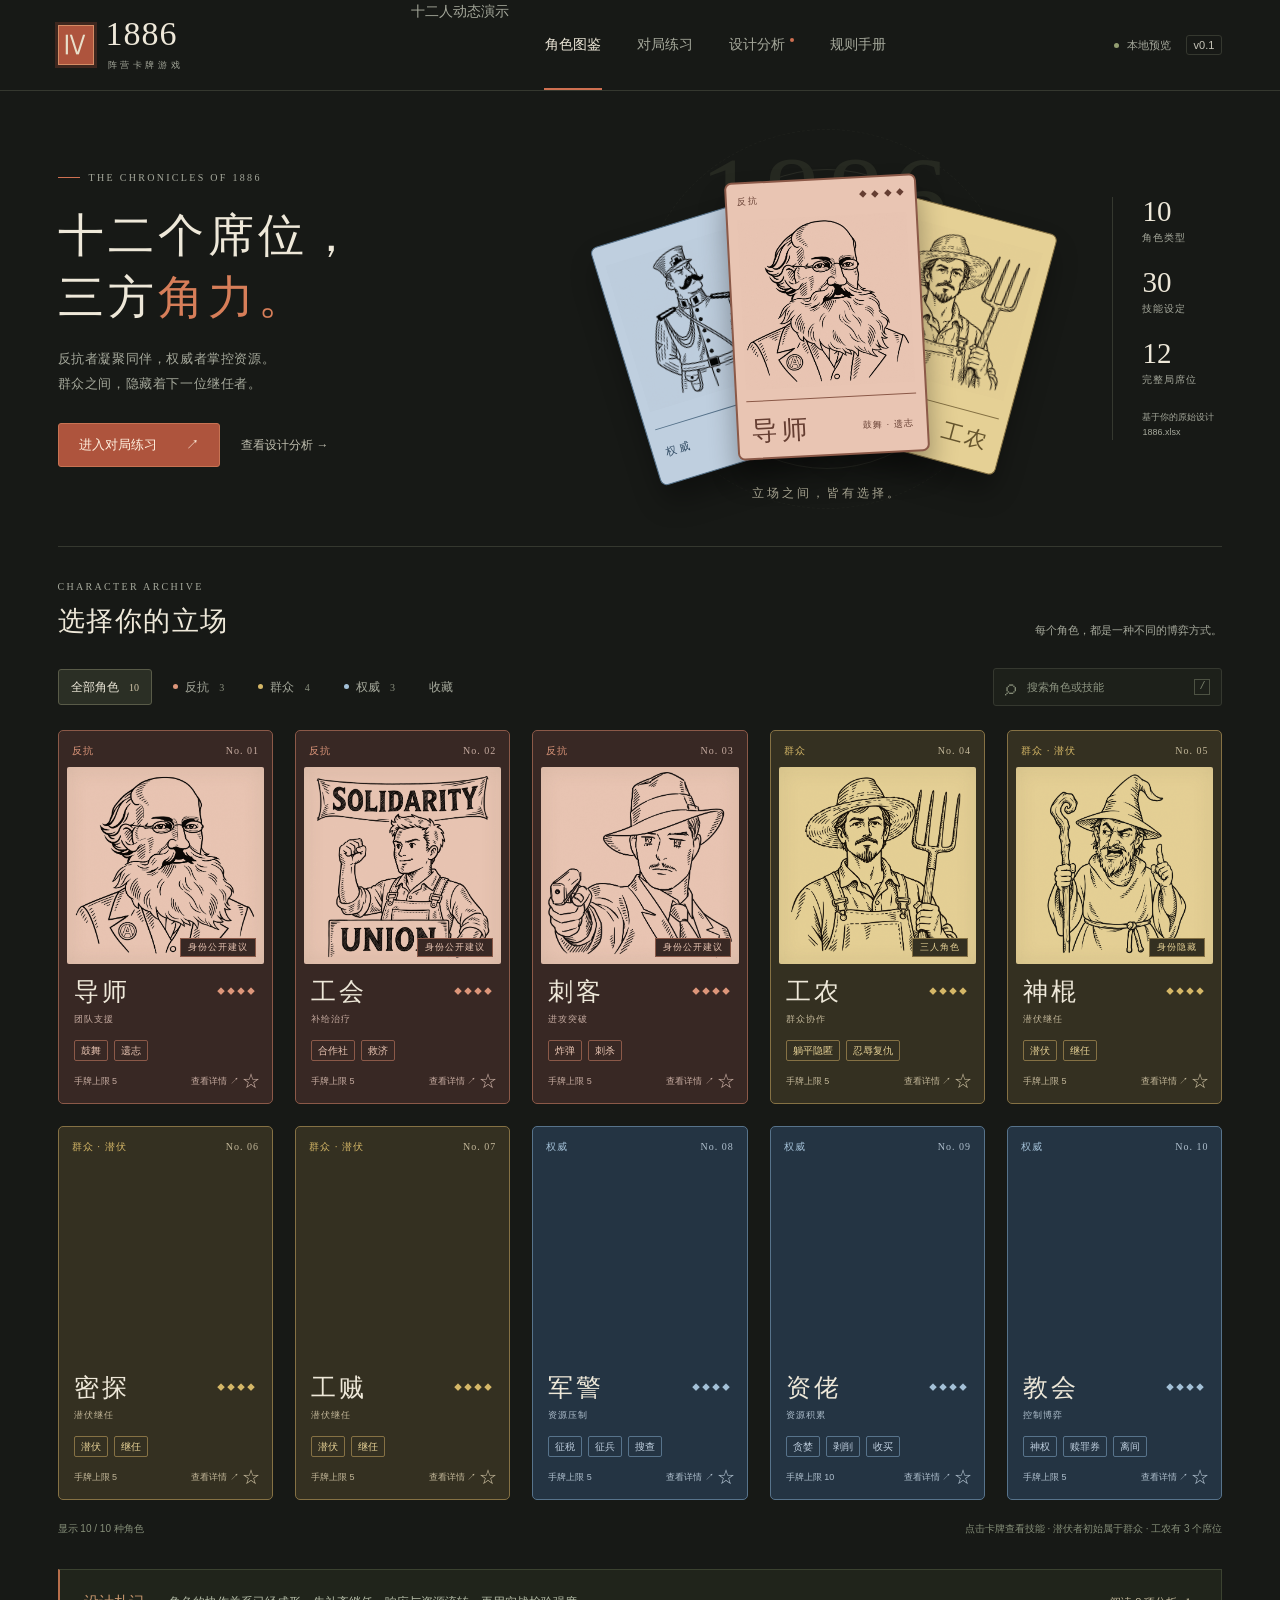
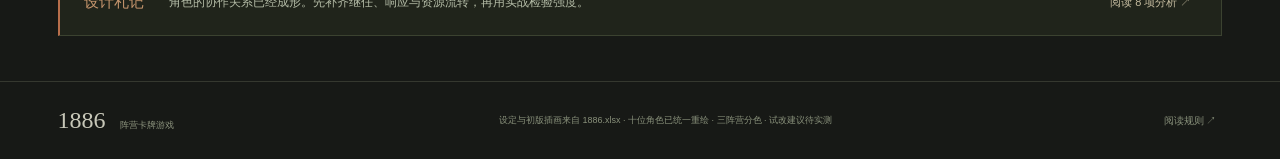
==== commit 399ed749: "Add twelve-seat animated teaching game with all role skills" ====
--- a/index.html
+++ b/index.html
@@ -15,6 +15,7 @@
   <header class="topbar">
     <a class="brand" href="#roster" aria-label="1886 首页"><span class="brand-seal">Ⅳ</span><span>1886<small>阵营卡牌游戏</small></span></a>
     <nav aria-label="主导航">
+      <a class="nav-item" href="demo.html">十二人动态演示</a>
       <button class="nav-item active" data-view="roster">角色图鉴</button>
       <button class="nav-item" data-view="arena">对局练习</button>
       <button class="nav-item" data-view="review">设计分析<span class="nav-dot"></span></button>
